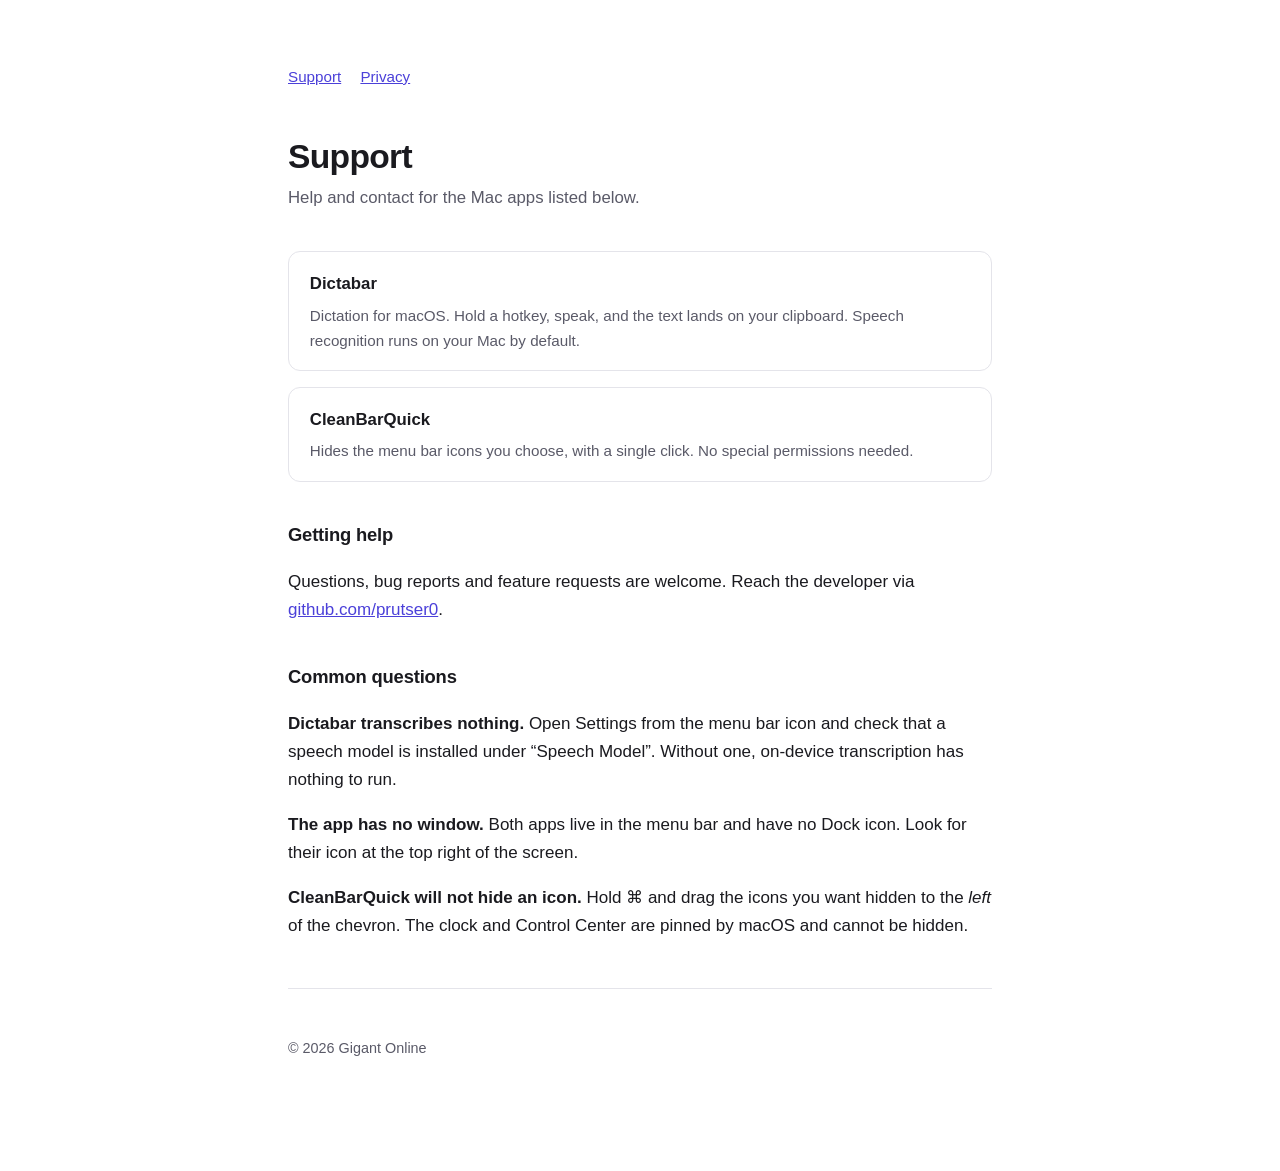
==== index.html @ 89a6a45e "Support en privacybeleid voor Dictabar en CleanBarQuick Co-Authored-By: Claude Opus 5 (1M context) <" ====
<!doctype html>
<html lang="en">
<head>
<meta charset="utf-8">
<meta name="viewport" content="width=device-width, initial-scale=1">
<title>Support — Gigant Online apps</title>
<link rel="stylesheet" href="style.css">
</head>
<body>
<main>
  <nav><a href="./">Support</a><a href="privacy/">Privacy</a></nav>

  <h1>Support</h1>
  <p class="lede">Help and contact for the Mac apps listed below.</p>

  <div class="apps">
    <div class="app">
      <h3>Dictabar</h3>
      <p>Dictation for macOS. Hold a hotkey, speak, and the text lands on your clipboard. Speech recognition runs on your Mac by default.</p>
    </div>
    <div class="app">
      <h3>CleanBarQuick</h3>
      <p>Hides the menu bar icons you choose, with a single click. No special permissions needed.</p>
    </div>
  </div>

  <h2>Getting help</h2>
  <p>Questions, bug reports and feature requests are welcome. Reach the developer via
     <a href="https://github.com/prutser0">github.com/prutser0</a>.</p>

  <h2>Common questions</h2>
  <p><strong>Dictabar transcribes nothing.</strong> Open Settings from the menu bar icon and check that a speech model is installed under “Speech Model”. Without one, on-device transcription has nothing to run.</p>
  <p><strong>The app has no window.</strong> Both apps live in the menu bar and have no Dock icon. Look for their icon at the top right of the screen.</p>
  <p><strong>CleanBarQuick will not hide an icon.</strong> Hold ⌘ and drag the icons you want hidden to the <em>left</em> of the chevron. The clock and Control Center are pinned by macOS and cannot be hidden.</p>

  <hr>
  <p class="updated">© 2026 Gigant Online</p>
</main>
</body>
</html>
---- style.css ----
:root {
  --bg: #ffffff; --fg: #1a1a1f; --muted: #5a5a68; --rule: #e4e4ea; --accent: #4b40d9;
}
@media (prefers-color-scheme: dark) {
  :root { --bg: #131318; --fg: #ececf2; --muted: #9a9aab; --rule: #2a2a34; --accent: #9b92ff; }
}
* { box-sizing: border-box; }
body {
  margin: 0; padding: 4rem 1.5rem 6rem;
  background: var(--bg); color: var(--fg);
  font: 17px/1.65 -apple-system, BlinkMacSystemFont, "Segoe UI", Helvetica, Arial, sans-serif;
}
main { max-width: 44rem; margin: 0 auto; }
h1 { font-size: 2.1rem; line-height: 1.2; margin: 0 0 .4rem; letter-spacing: -.02em; }
h2 { font-size: 1.15rem; margin: 2.4rem 0 .6rem; letter-spacing: -.01em; }
p, li { color: var(--fg); }
.lede { color: var(--muted); font-size: 1.05rem; margin: 0 0 2.5rem; }
.updated { color: var(--muted); font-size: .9rem; }
a { color: var(--accent); }
hr { border: 0; border-top: 1px solid var(--rule); margin: 3rem 0; }
nav { margin-bottom: 3rem; font-size: .95rem; }
nav a { margin-right: 1.2rem; }
.apps { display: grid; gap: 1rem; margin: 2rem 0; }
.app { border: 1px solid var(--rule); border-radius: 12px; padding: 1.1rem 1.3rem; }
.app h3 { margin: 0 0 .3rem; font-size: 1.05rem; }
.app p { margin: 0; color: var(--muted); font-size: .95rem; }
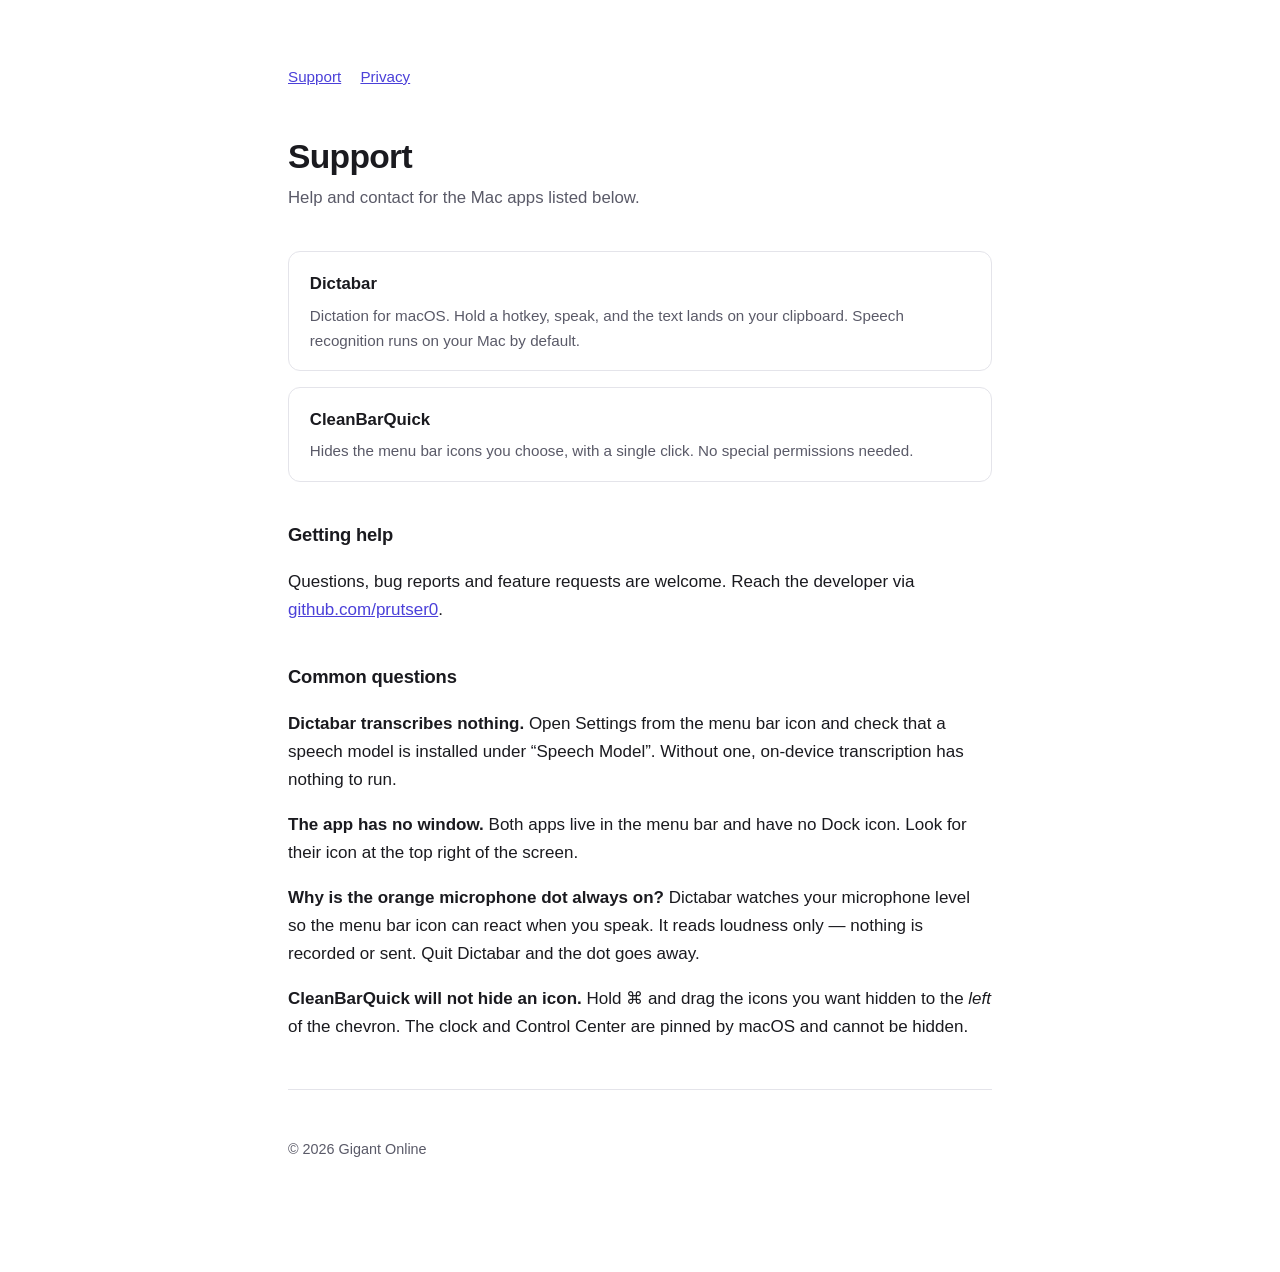
==== commit db0ab09e: "Privacybeleid: continue microfoon-monitoring eerlijk beschreven Co-Authored-By: Claude Opus 5 (1M co" ====
--- a/index.html
+++ b/index.html
@@ -31,6 +31,7 @@
   <h2>Common questions</h2>
   <p><strong>Dictabar transcribes nothing.</strong> Open Settings from the menu bar icon and check that a speech model is installed under “Speech Model”. Without one, on-device transcription has nothing to run.</p>
   <p><strong>The app has no window.</strong> Both apps live in the menu bar and have no Dock icon. Look for their icon at the top right of the screen.</p>
+  <p><strong>Why is the orange microphone dot always on?</strong> Dictabar watches your microphone level so the menu bar icon can react when you speak. It reads loudness only — nothing is recorded or sent. Quit Dictabar and the dot goes away.</p>
   <p><strong>CleanBarQuick will not hide an icon.</strong> Hold ⌘ and drag the icons you want hidden to the <em>left</em> of the chevron. The clock and Control Center are pinned by macOS and cannot be hidden.</p>
 
   <hr>
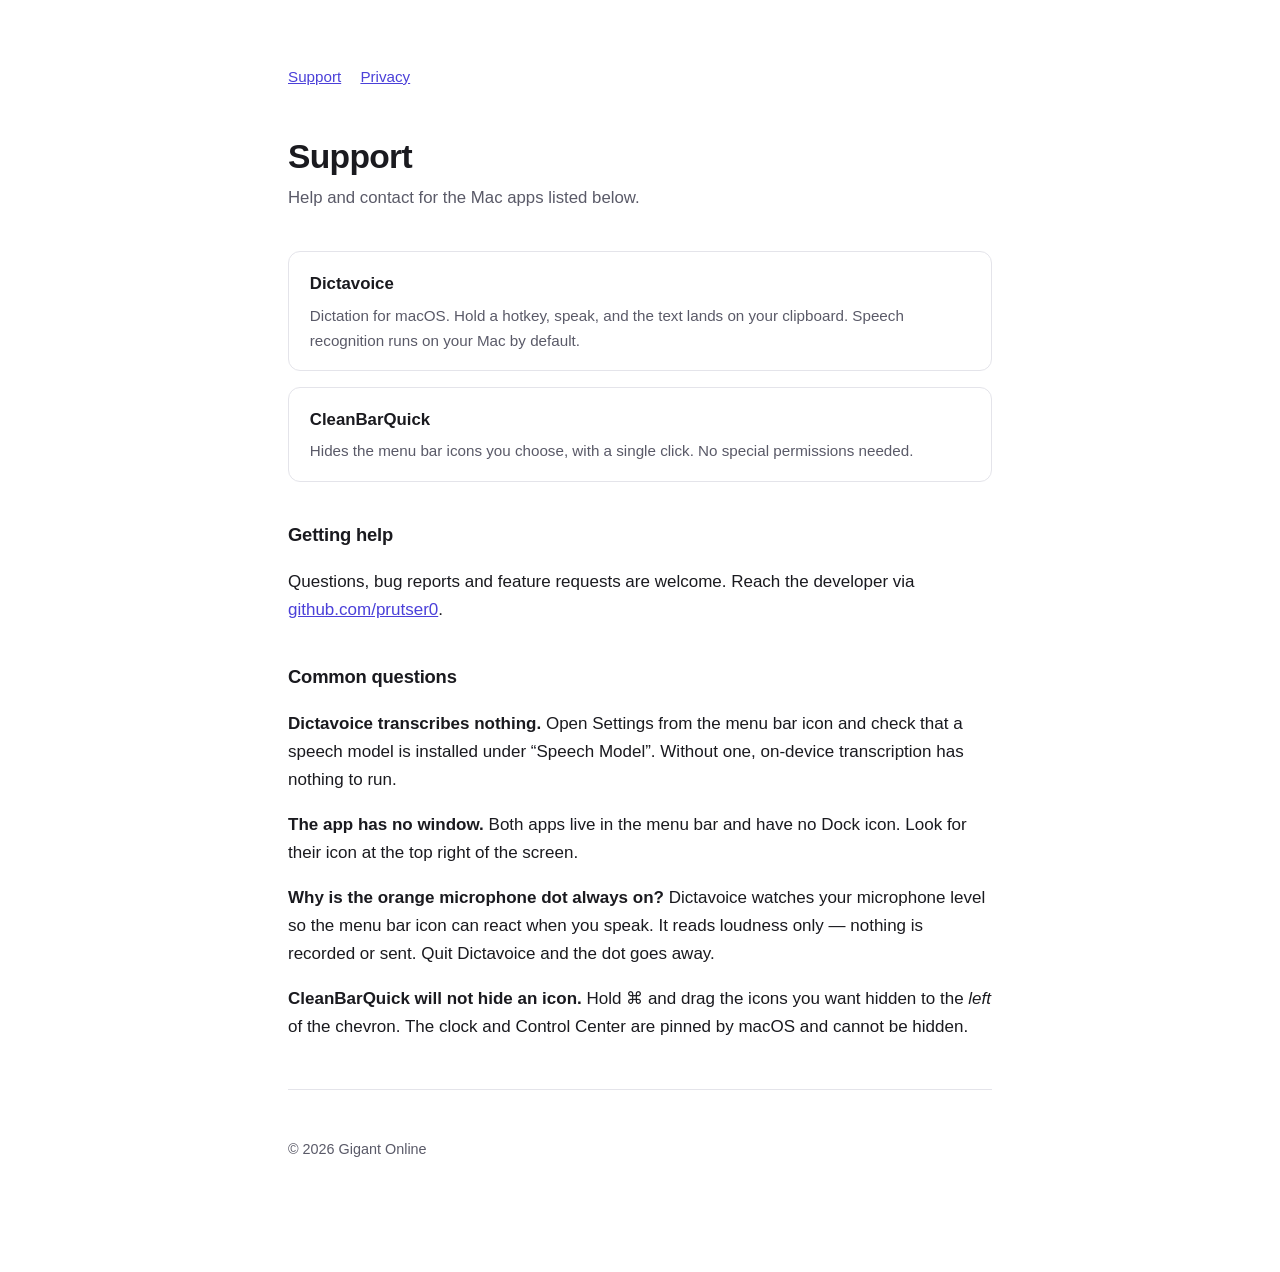
==== commit 97666e3c: "App heet Dictavoice, niet Dictabar Co-Authored-By: Claude Opus 5 (1M context) <noreply@anthropic.com" ====
--- a/index.html
+++ b/index.html
@@ -15,7 +15,7 @@
 
   <div class="apps">
     <div class="app">
-      <h3>Dictabar</h3>
+      <h3>Dictavoice</h3>
       <p>Dictation for macOS. Hold a hotkey, speak, and the text lands on your clipboard. Speech recognition runs on your Mac by default.</p>
     </div>
     <div class="app">
@@ -29,9 +29,9 @@
      <a href="https://github.com/prutser0">github.com/prutser0</a>.</p>
 
   <h2>Common questions</h2>
-  <p><strong>Dictabar transcribes nothing.</strong> Open Settings from the menu bar icon and check that a speech model is installed under “Speech Model”. Without one, on-device transcription has nothing to run.</p>
+  <p><strong>Dictavoice transcribes nothing.</strong> Open Settings from the menu bar icon and check that a speech model is installed under “Speech Model”. Without one, on-device transcription has nothing to run.</p>
   <p><strong>The app has no window.</strong> Both apps live in the menu bar and have no Dock icon. Look for their icon at the top right of the screen.</p>
-  <p><strong>Why is the orange microphone dot always on?</strong> Dictabar watches your microphone level so the menu bar icon can react when you speak. It reads loudness only — nothing is recorded or sent. Quit Dictabar and the dot goes away.</p>
+  <p><strong>Why is the orange microphone dot always on?</strong> Dictavoice watches your microphone level so the menu bar icon can react when you speak. It reads loudness only — nothing is recorded or sent. Quit Dictavoice and the dot goes away.</p>
   <p><strong>CleanBarQuick will not hide an icon.</strong> Hold ⌘ and drag the icons you want hidden to the <em>left</em> of the chevron. The clock and Control Center are pinned by macOS and cannot be hidden.</p>
 
   <hr>
